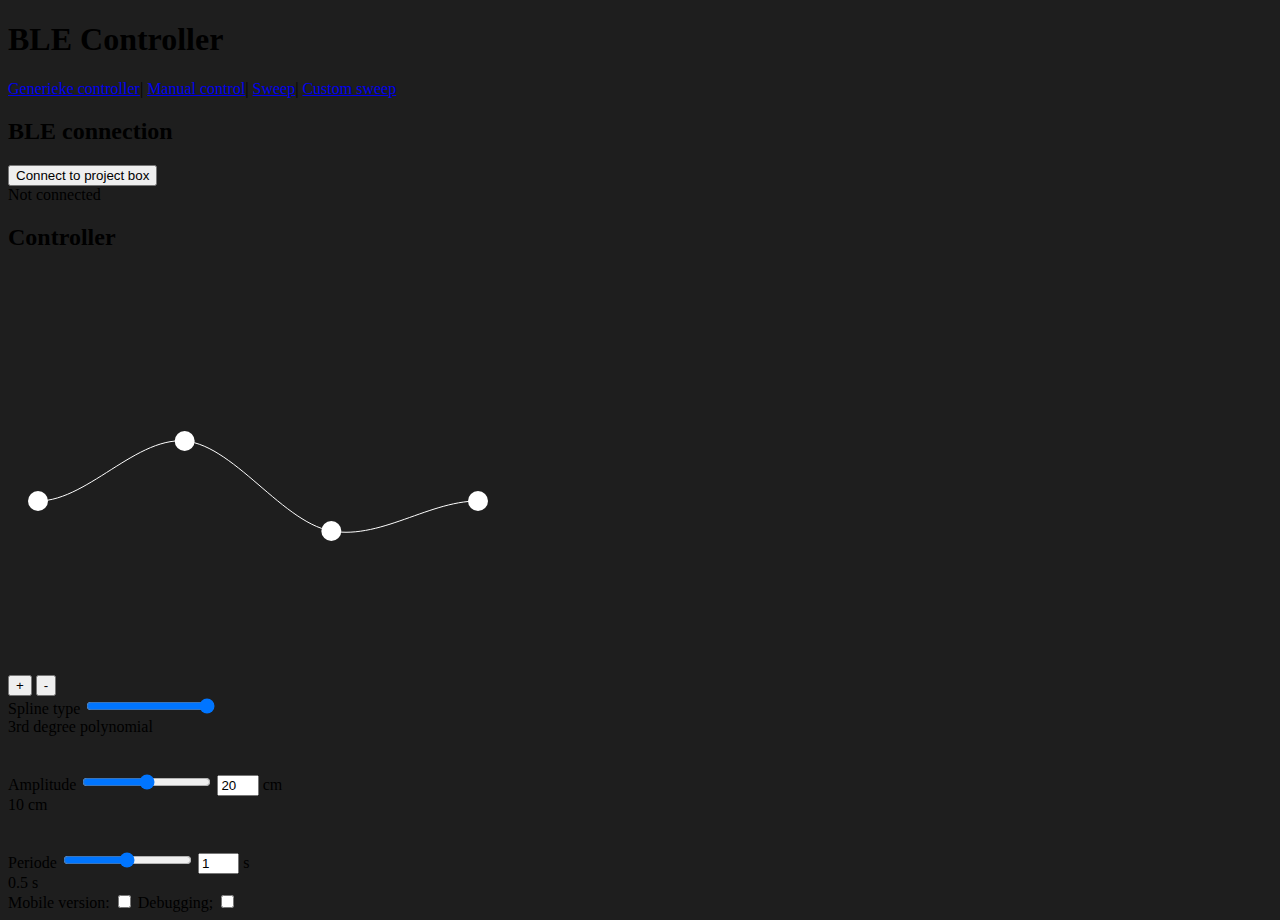
==== controllerGUI.html @ 69535fef "first commit" ====
<!DOCTYPE html>
<html lang="en">

<head>
    <meta charset="utf-8" />
    <script type="module" src="./scripts/mainControllerGUI.js"></script>
    <link rel="stylesheet" type="text/css" href="style.css">
    <link rel="stylesheet" href="https://fonts.googleapis.com/css?family=Archivo">
    <title>Polaire configuratie</title>

</head>

<body>
    <header>
        <h1>BLE Controller</h1>
    </header>
    <div class="paneel">
        <div class="container">
            <div class="container_item">
                <nav class="resp">
                    <a href="./index.html">Generieke controller</a>|
                    <a href="./controllerManual.html">Manual control</a>|
                    <a href="./controllerSweep.html">Sweep</a>|
                    <a href="./controllerGUI.html">Custom sweep</a>
                </nav>
            </div>
        </div>
    </div>
    <div class="paneel">
        <div class="container">
            <div class="container_item">
                <h2>BLE connection</h2>
            </div>
            <div class="container_item">
                <button type="button" id="btnBLE" class="resp">Connect to project box</button>
            </div>
            <div class="container_item">
                <label id="lblStatus" class="resp">Not connected</label>
            </div>
        </div>
    </div>

    <div class="paneel">
        <div class="container">
            <div class="container_item">
                <h2>Controller</h2>
            </div>
            <div>
                <canvas id="idCanvas" width="500" height="400">Canvas not supported</canvas>
            </div>
            <div class="container_item">
                <button type="button" id="btnAddPoint" class="resp">+</button>
                <button type="button" id="btnRemovePoint" class="resp">-</button>
            </div>
            <!--Interpolation method slider-->
            <div class="container_item">
                <label class="resp">Spline type</label>
                <input id="sldInterpolationMethod" type="range" min="0" max="2" value="2">
            </div>
            <div class="container_item">
                <label id="lblInterpolationMethod" class="resp">3rd degree polynomial</label>
            </div>
            <br> <br>

        </div>
    </div>

    <div class="paneel">
        <div class="container">
            <!--Amplitude slider-->
            <div class="container_item">
                <label class="resp">Amplitude</label>
                <input id="sldAmplitude" type="range" min="0" max="20">
                <input type="number" id="iptAmplitude" style="width: 2.5em" value="20" class="resp">
                <label class="resp">cm</label>
            </div>
            <div class="container_item">
                <label id="lblAmplitude" class="resp">10 cm</label>
            </div>
            <br> <br>
            <!--Speed slider-->
            <div class="container_item">
                <label class="resp">Periode</label>
                <input id="sldSpeed" type="range" min="0" max="1" step="0.1">
                <input type="number" id="iptSpeed" style="width: 2.5em" value="1" class="resp">
                <label class="resp">s</label>
            </div>
            <div class="container_item">
                <label id="lblSpeed" class="resp">0.5 s</label>
            </div>
        </div>
    </div>


    <div class="paneel">
        <div class="container">
            <div class="container_item">
                <label class="resp">Mobile version: </label>
                <input id="chkMobile" type="checkbox">
                <label class="resp">Debugging; </label>
                <input id="chkDebugging" type="checkbox">
            </div>
        </div>
    </div>
</body>

</html>
---- style.css ----
body {
    background-color: rgba(30,30,30,1.00);
}
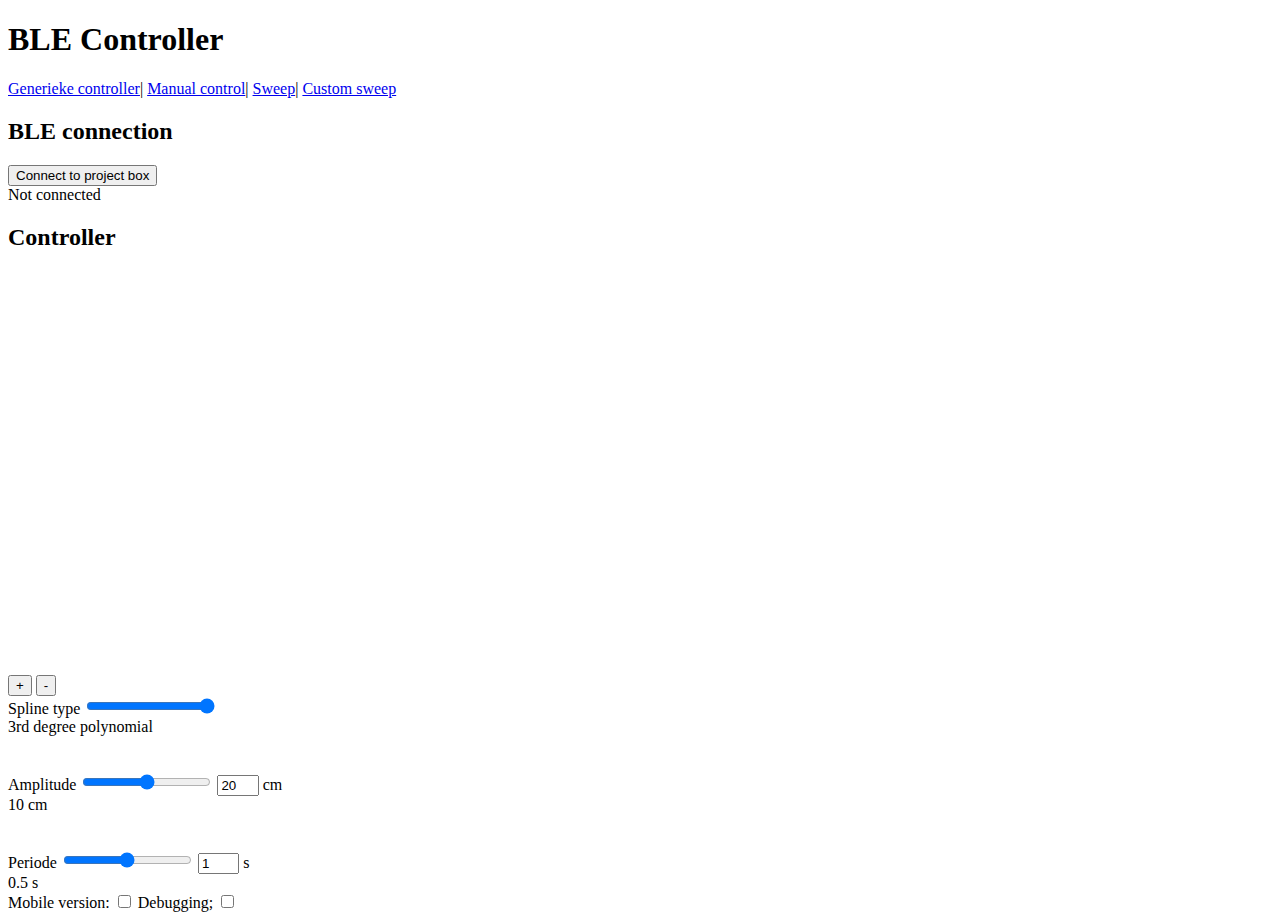
==== commit d69f0e46: "added collapsable navbar" ====
--- a/controllerGUI.html
+++ b/controllerGUI.html
@@ -4,7 +4,7 @@
 <head>
     <meta charset="utf-8" />
     <script type="module" src="./scripts/mainControllerGUI.js"></script>
-    <link rel="stylesheet" type="text/css" href="style.css">
+    <!-- <link rel="stylesheet" type="text/css" href="style.css"> -->
     <link rel="stylesheet" href="https://fonts.googleapis.com/css?family=Archivo">
     <title>Polaire configuratie</title>
 
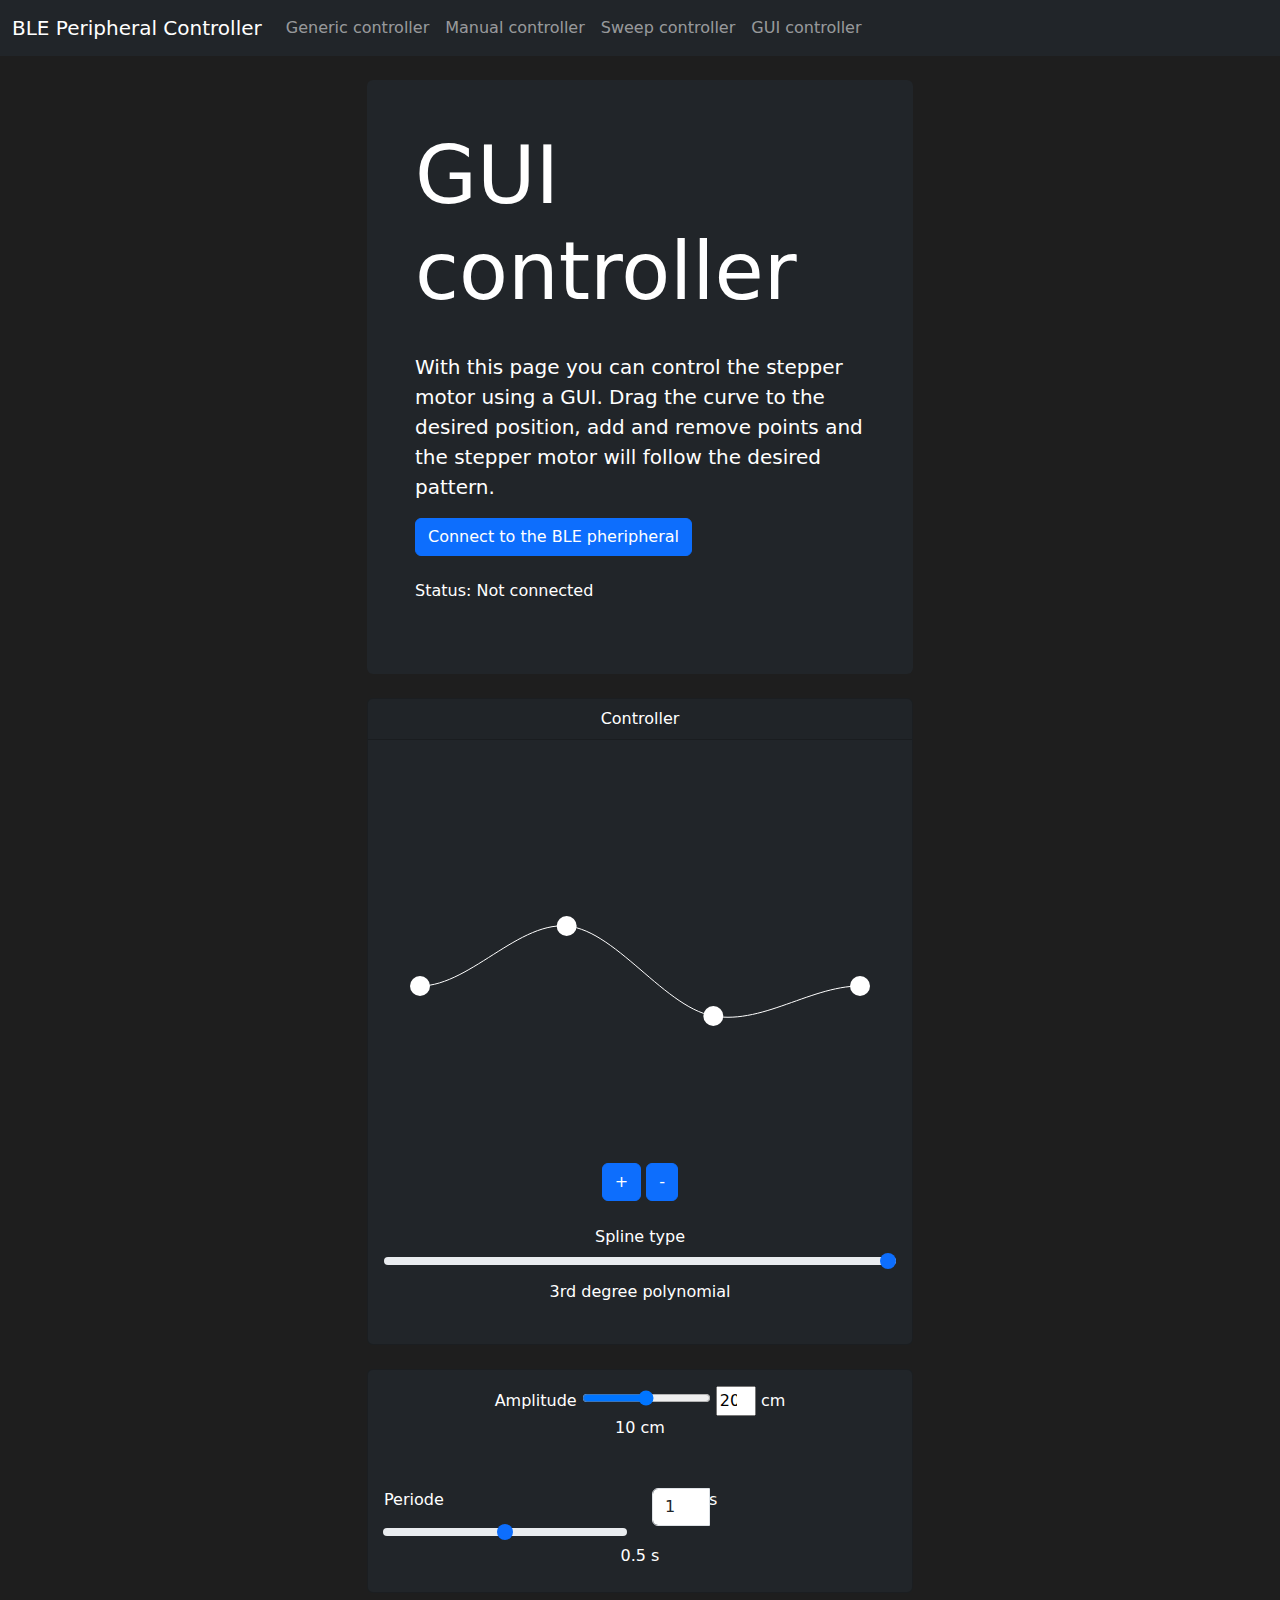
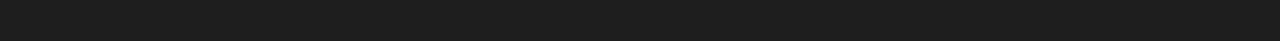
==== commit e43e42ea: "convert GUI controller page to Bootstrap 5" ====
--- a/controllerGUI.html
+++ b/controllerGUI.html
@@ -2,106 +2,159 @@
 <html lang="en">
 
 <head>
+    <!-- Bootstrap -->
     <meta charset="utf-8" />
+    <meta name="viewport" content="width=device-width, initial-scale=1.0">
+    <meta http-equiv="X-UA-Compatible" content="ie=edge">
+    <link rel="stylesheet" href="https://cdn.jsdelivr.net/npm/bootstrap@5.1.3/dist/css/bootstrap.min.css">
+    <script src="https://cdn.jsdelivr.net/npm/bootstrap@5.1.3/dist/js/bootstrap.bundle.min.js"></script>
+
+    <!-- My shit -->
     <script type="module" src="./scripts/mainControllerGUI.js"></script>
-    <!-- <link rel="stylesheet" type="text/css" href="style.css"> -->
+    <link rel="stylesheet" href="./style.css">
     <link rel="stylesheet" href="https://fonts.googleapis.com/css?family=Archivo">
-    <title>Polaire configuratie</title>
-
+    <title>BLE for Js</title>
 </head>
 
 <body>
-    <header>
-        <h1>BLE Controller</h1>
-    </header>
-    <div class="paneel">
-        <div class="container">
-            <div class="container_item">
-                <nav class="resp">
-                    <a href="./index.html">Generieke controller</a>|
-                    <a href="./controllerManual.html">Manual control</a>|
-                    <a href="./controllerSweep.html">Sweep</a>|
-                    <a href="./controllerGUI.html">Custom sweep</a>
-                </nav>
+    <nav class="navbar navbar-expand-lg navbar-dark bg-dark mb-4">
+        <div class="container-fluid">
+            <a class="navbar-brand" href="">BLE Peripheral Controller</a>
+            <button class="navbar-toggler" type="button" data-bs-toggle="collapse" data-bs-target="#navbarNavDropdown"
+                aria-controls="navbarNavDropdown" aria-expanded="false" aria-label="Toggle navigation">
+                <span class="navbar-toggler-icon"></span>
+            </button>
+            <!-- Don't forget to include the ID! -->
+            <div class="collapse navbar-collapse" id="navbarNavDropdown">
+                <ul class="navbar-nav">
+                    <li class="nav-item"><a class="nav-link" href="./index.html">Generic controller</a></li>
+                    <li class="nav-item"><a class="nav-link" href="./controllerManual.html">Manual controller</a></li>
+                    <li class="nav-item"><a class="nav-link" href="./controllerSweep.html">Sweep controller</a></li>
+                    <li class="nav-item"><a class="nav-link" href="./controllerGUI.html">GUI controller</a></li>
+                </ul>
             </div>
         </div>
-    </div>
-    <div class="paneel">
-        <div class="container">
-            <div class="container_item">
-                <h2>BLE connection</h2>
+    </nav>
+    <main class="container mb-4">
+        <div class="row">
+            <div class="col-lg-3">
+
             </div>
-            <div class="container_item">
-                <button type="button" id="btnBLE" class="resp">Connect to project box</button>
-            </div>
-            <div class="container_item">
-                <label id="lblStatus" class="resp">Not connected</label>
-            </div>
-        </div>
-    </div>
+            <div class="col-lg-6">
 
-    <div class="paneel">
-        <div class="container">
-            <div class="container_item">
-                <h2>Controller</h2>
-            </div>
-            <div>
-                <canvas id="idCanvas" width="500" height="400">Canvas not supported</canvas>
-            </div>
-            <div class="container_item">
-                <button type="button" id="btnAddPoint" class="resp">+</button>
-                <button type="button" id="btnRemovePoint" class="resp">-</button>
-            </div>
-            <!--Interpolation method slider-->
-            <div class="container_item">
-                <label class="resp">Spline type</label>
-                <input id="sldInterpolationMethod" type="range" min="0" max="2" value="2">
-            </div>
-            <div class="container_item">
-                <label id="lblInterpolationMethod" class="resp">3rd degree polynomial</label>
-            </div>
-            <br> <br>
+                <!-- Controller discription -->
+                <div class="bg-dark text-white p-5 rounded mb-4">
+                    <h1 class="display-1">GUI controller</h1><br />
+                    <p class="lead">With this page you can control the stepper motor using a GUI. Drag the curve to the
+                        desired position, add and remove points and the stepper motor will follow the desired pattern.
+                    </p>
 
-        </div>
-    </div>
+                    <form>
+                        <div class="mb-3">
+                            <button type="button" id="btnBLE" class="btn btn-primary">Connect to the BLE
+                                pheripheral</button>
+                        </div>
 
-    <div class="paneel">
-        <div class="container">
-            <!--Amplitude slider-->
-            <div class="container_item">
-                <label class="resp">Amplitude</label>
-                <input id="sldAmplitude" type="range" min="0" max="20">
-                <input type="number" id="iptAmplitude" style="width: 2.5em" value="20" class="resp">
-                <label class="resp">cm</label>
-            </div>
-            <div class="container_item">
-                <label id="lblAmplitude" class="resp">10 cm</label>
-            </div>
-            <br> <br>
-            <!--Speed slider-->
-            <div class="container_item">
-                <label class="resp">Periode</label>
-                <input id="sldSpeed" type="range" min="0" max="1" step="0.1">
-                <input type="number" id="iptSpeed" style="width: 2.5em" value="1" class="resp">
-                <label class="resp">s</label>
-            </div>
-            <div class="container_item">
-                <label id="lblSpeed" class="resp">0.5 s</label>
-            </div>
-        </div>
-    </div>
+                        <div class="mb-3">
+                            <label class="col-form-label">Status: </label>
+                            <label id="lblStatus" class="col-form-label">Not connected</label>
+                        </div>
+                    </form>
+                </div>
 
 
-    <div class="paneel">
-        <div class="container">
-            <div class="container_item">
-                <label class="resp">Mobile version: </label>
-                <input id="chkMobile" type="checkbox">
-                <label class="resp">Debugging; </label>
-                <input id="chkDebugging" type="checkbox">
+
+                <!-- Service and character input fields  -->
+                <div class="card bg-dark text-white text-center mb-4">
+                    <div class="card-header">Controller</div>
+                    <div class="card-body">
+
+                        <div>
+                            <canvas id="idCanvas" width="500" height="400">Canvas not supported</canvas>
+                        </div>
+                        <form>
+                            <button type="button" id="btnAddPoint" class="btn btn-primary">+</button>
+                            <button type="button" id="btnRemovePoint" class="btn btn-primary">-</button>
+                        </form>
+
+                        <br>
+                        <form>
+                            <!--Interpolation method slider-->
+                            <label>Spline type</label>
+                            <div class="container_item">
+                                <input id="sldInterpolationMethod" type="range" class="form-range" min="0" max="2"
+                                    value="2">
+                                <label id="lblInterpolationMethod">3rd degree polynomial</label>
+
+                            </div>
+                        </form><br>
+                    </div>
+                </div>
+
+                <!-- Write and read values  -->
+                <div class="card bg-dark text-white text-center mb-4">
+                    <div class="card-body">
+                        <!--Amplitude slider-->
+                        <form>
+                            <label>Amplitude</label>
+                            <input id="sldAmplitude" type="range" min="0" max="20">
+                            <input type="number" id="iptAmplitude" style="width: 2.5em" value="20">
+                            <label>cm</label>
+                        </form>
+                        <form>
+                            <label id="lblAmplitude">10 cm</label>
+                        </form>
+
+                        <br> <br>
+
+                        <!--Speed slider-->
+
+                        <div class="row">
+
+                            <div class="col-6">
+                                <span>
+                                    <div class=input-group>
+                                        <label class="form-label">Periode</label>
+                                        <input id="sldSpeed" class="form-range" type="range" min="0" max="1" step="0.1">
+                                    </div>
+                                </span>
+
+                            </div>
+                            <div class="col-2">
+                                <span>
+                                    <div class=input-group>
+                                        <input type="number" class="form-control" id="iptSpeed" value="1">
+                                        <label class="form-label">s</label>
+                                    </div>
+                                </span>
+                            </div>
+                            <div class="col-2">
+
+                            </div>
+                            <form>
+                                <label for="sldSpeed" id="lblSpeed" class="form-label">0.5 s</label>
+                            </form>
+
+                            <!-- style="width: 2.5em" -->
+                            <!-- class="form-control" -->
+
+                            <!-- <input type="number" id="iptWaarde" value="50" class="form-control"> -->
+
+
+
+
+
+                        </div>
+                    </div>
+                </div>
+
+                <div class="col-lg-3">
+
+                </div>
             </div>
-        </div>
-    </div>
+
+    </main>
+
 </body>
 
 </html>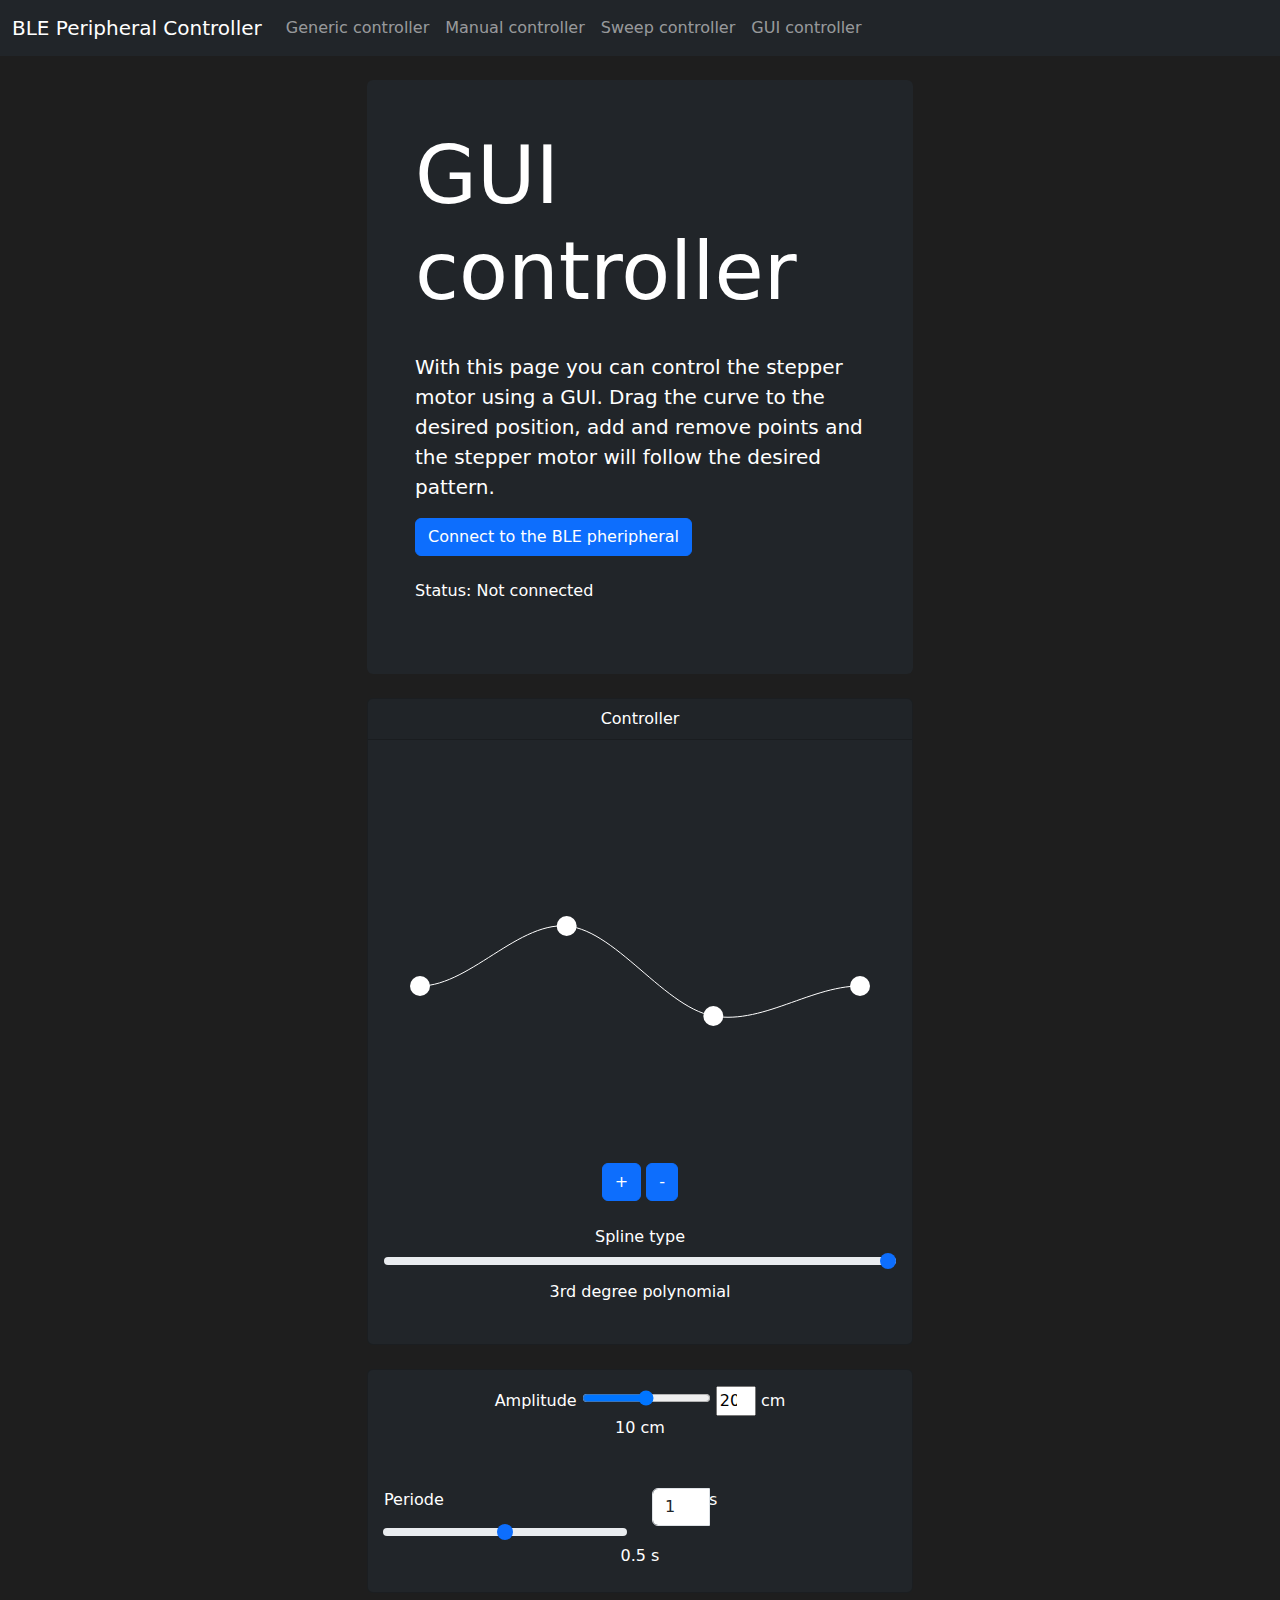
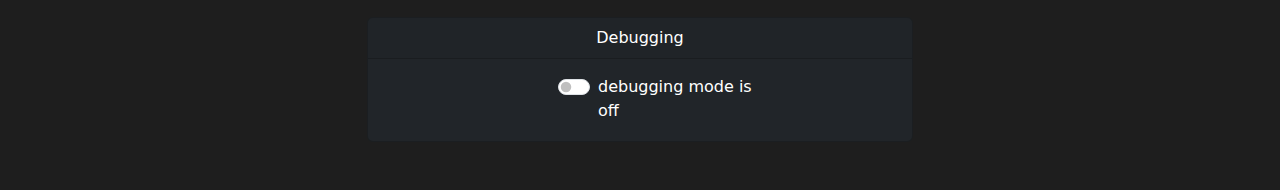
==== commit bfee4119: "added slider for debugging mode" ====
--- a/controllerGUI.html
+++ b/controllerGUI.html
@@ -64,7 +64,7 @@
 
 
 
-                <!-- Service and character input fields  -->
+
                 <div class="card bg-dark text-white text-center mb-4">
                     <div class="card-header">Controller</div>
                     <div class="card-body">
@@ -91,7 +91,7 @@
                     </div>
                 </div>
 
-                <!-- Write and read values  -->
+
                 <div class="card bg-dark text-white text-center mb-4">
                     <div class="card-body">
                         <!--Amplitude slider-->
@@ -145,14 +145,50 @@
 
 
                         </div>
+
+
+
+
+                    </div>
+
+
+                </div>
+
+                <div class="card bg-dark text-white mb-4">
+                    <div class="card-header  text-center">
+                        Debugging
+                    </div>
+                    <div class="card-body">
+                        <!-- Debugging -->
+
+                        <!-- <div class="form-check">
+                            <label class="form-check-label" for="flexCheckDefault">
+                                Debugging
+                            </label>
+                            <input class="form-check-input" type="checkbox" value="" id="flexCheckDefault">
+
+                        </div> -->
+                        <div class="row">
+                            <div class="col-3"></div>
+                            <div class="col-6">
+                                <div class="form-check form-switch ">
+                                    <div class="form-check form-switch">
+                                        <input class="form-check-input" type="checkbox" id="chkDebugging">
+                                        <label class="form-check-label" for="flexSwitchCheckDefault"
+                                            id="lblDebugging">debugging mode is off</label>
+                                    </div>
+                                </div>
+                            </div>
+                            <div class="col-3"></div>
+                        </div>
+
+
                     </div>
                 </div>
+            </div>
+            <div class="col-lg-3">
 
-                <div class="col-lg-3">
-
-                </div>
             </div>
-
     </main>
 
 </body>
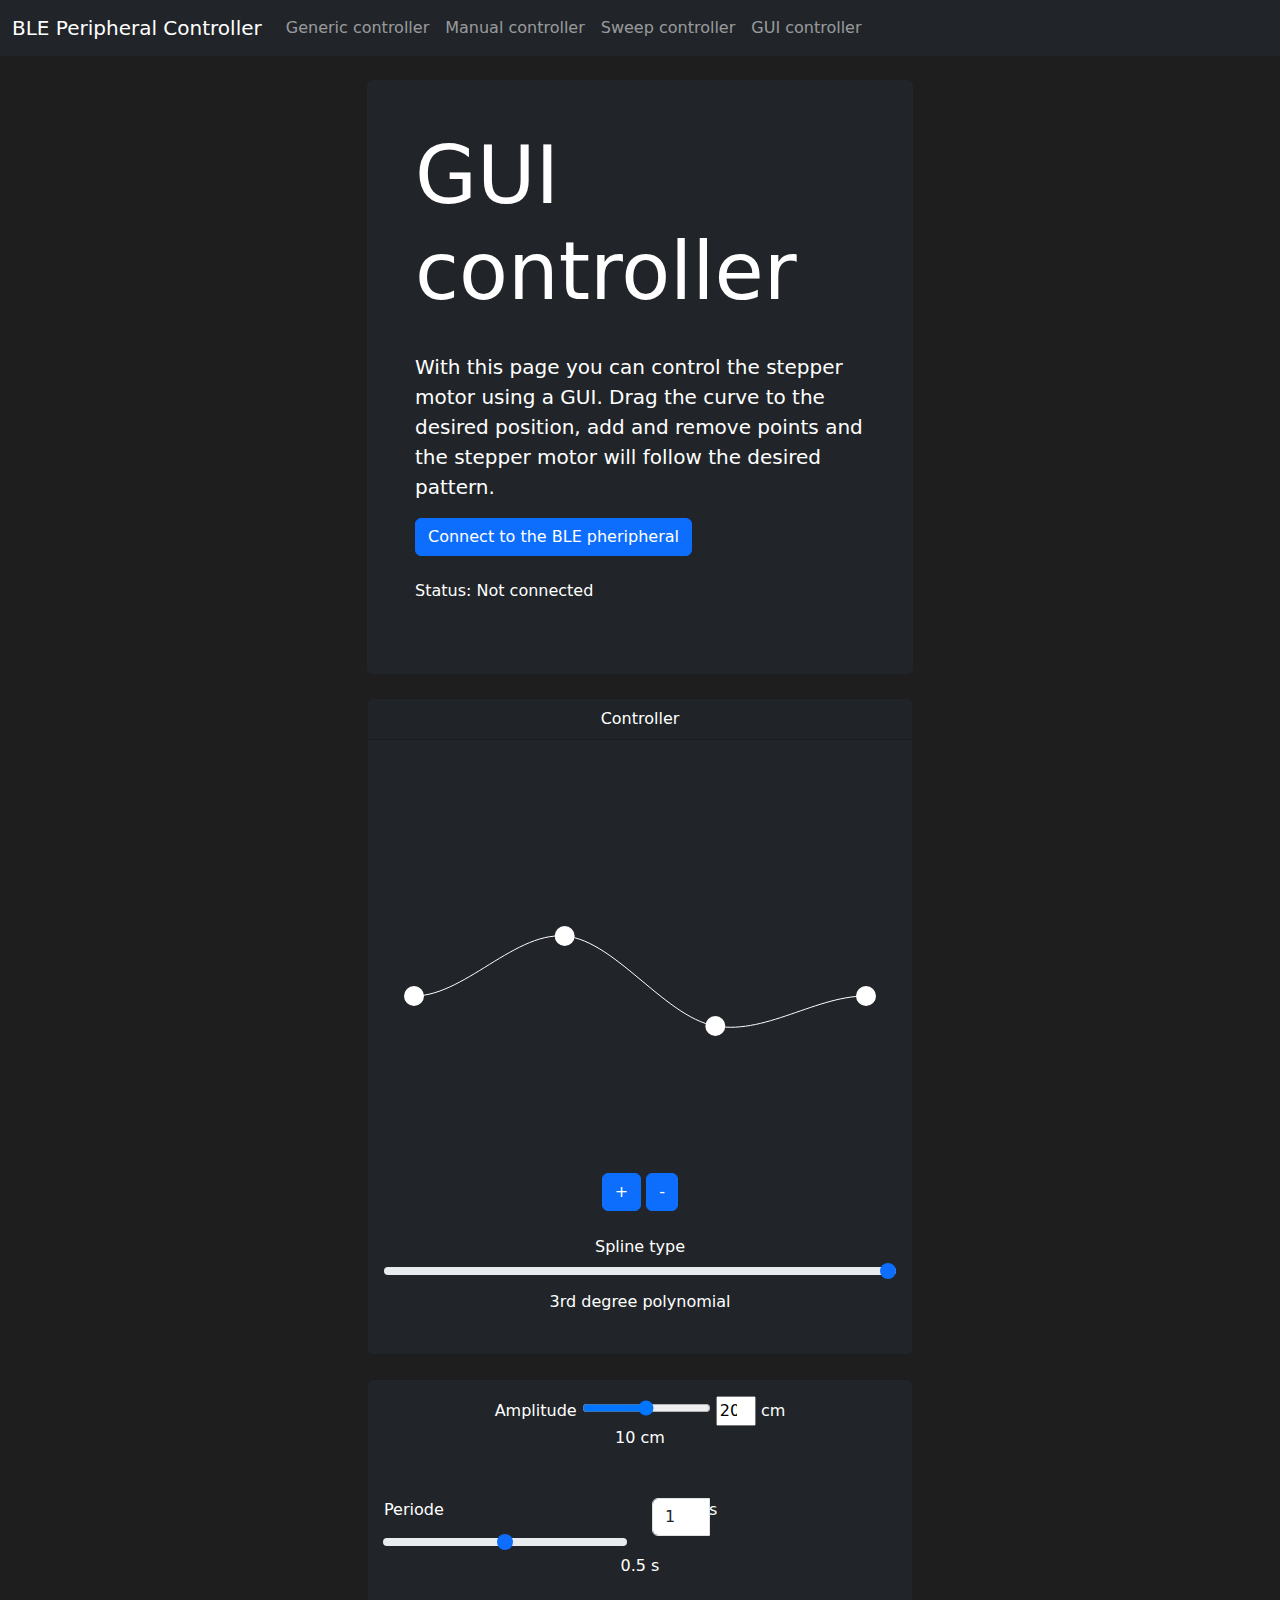
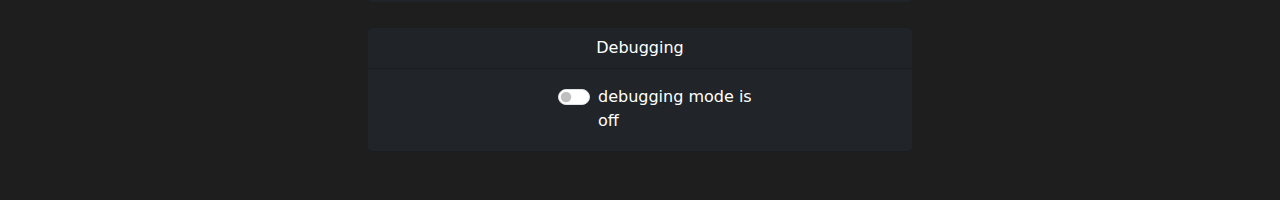
==== commit 29b4fede: "canvas now scales correctly" ====
--- a/controllerGUI.html
+++ b/controllerGUI.html
@@ -68,9 +68,10 @@
                 <div class="card bg-dark text-white text-center mb-4">
                     <div class="card-header">Controller</div>
                     <div class="card-body">
-
-                        <div>
-                            <canvas id="idCanvas" width="500" height="400">Canvas not supported</canvas>
+                        <!-- style="width: 100%;height: 100%;" -->
+                        <div id="canvasParent">
+                            <!-- width="500px" height="400px" -->
+                            <canvas id="idCanvas">Canvas not supported</canvas>
                         </div>
                         <form>
                             <button type="button" id="btnAddPoint" class="btn btn-primary">+</button>
--- a/style.css
+++ b/style.css
@@ -1,3 +1,9 @@
 body {
-    background-color: rgba(30,30,30,1.00);
+    background-color: rgba(30, 30, 30, 1.00);
 }
+
+#canvasParent {
+    aspect-ratio: 5 / 4;
+    /* height: 100%;
+    width: 100%; */
+}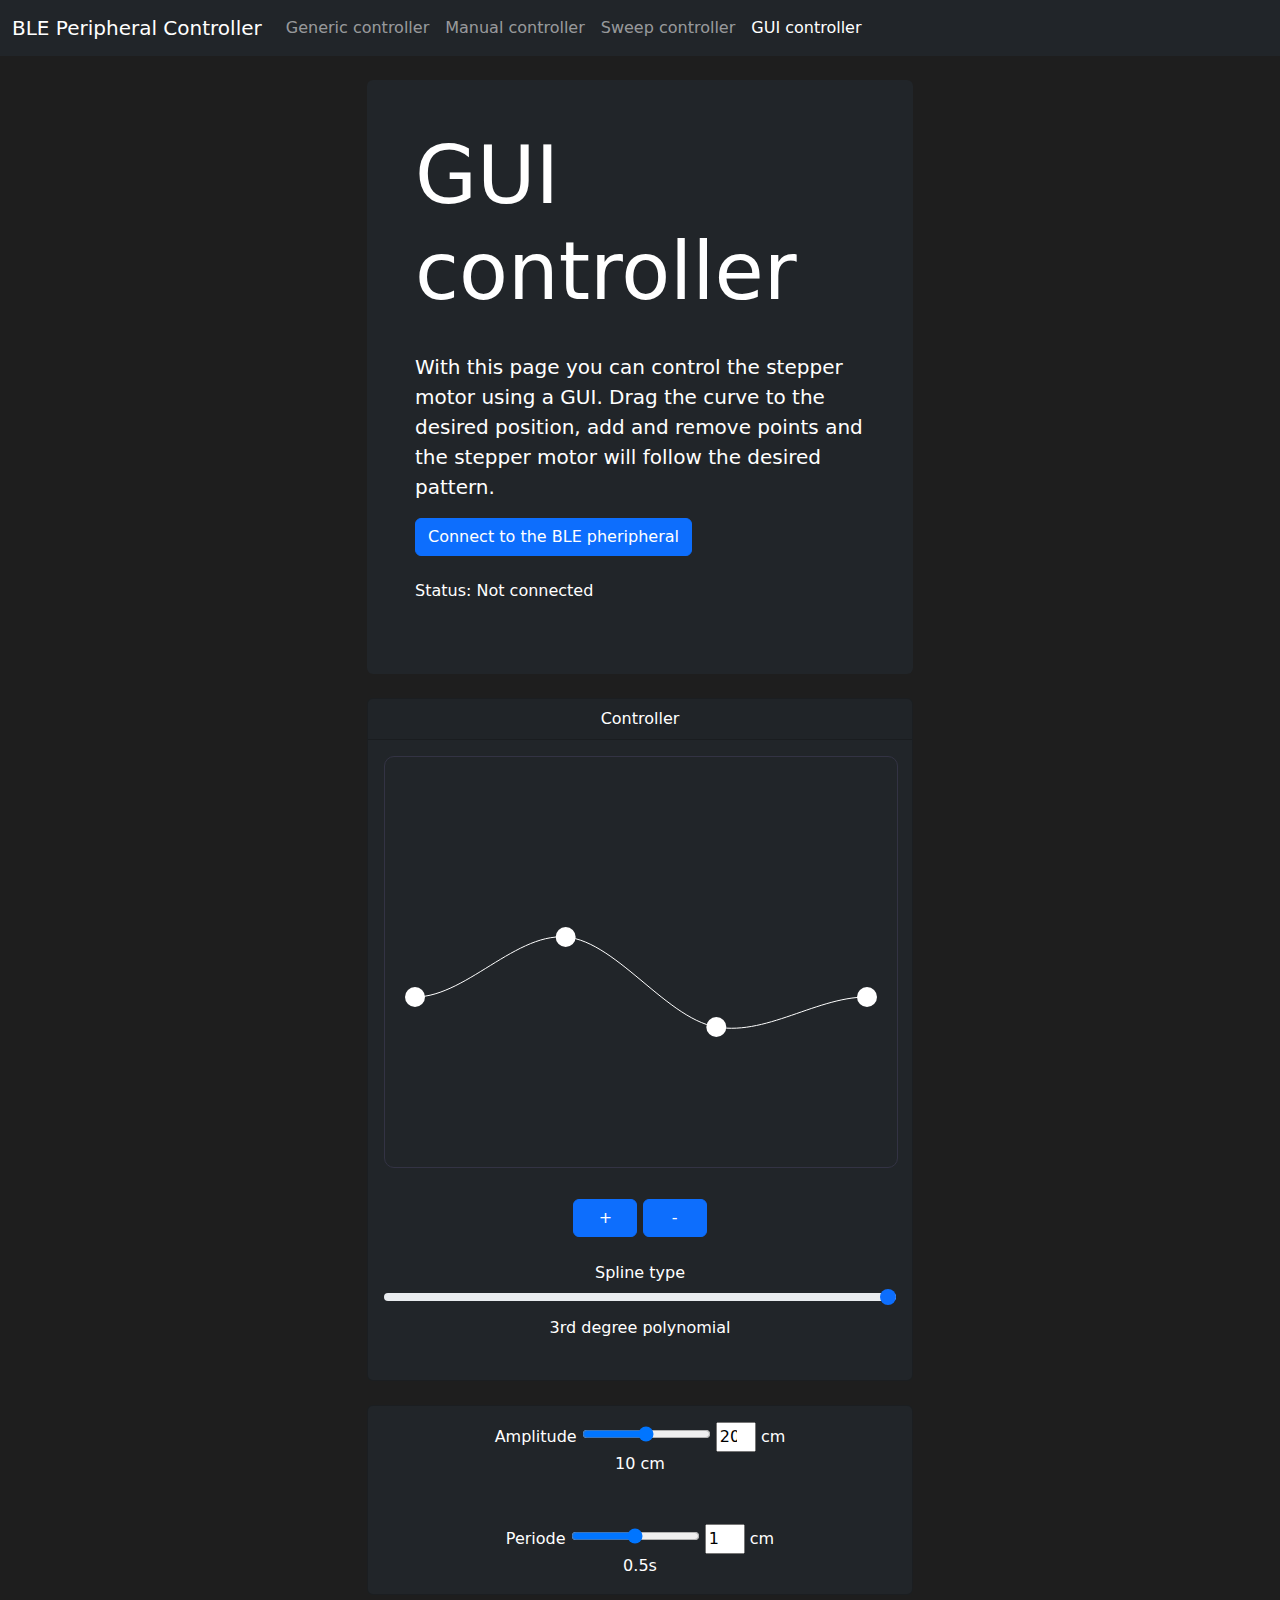
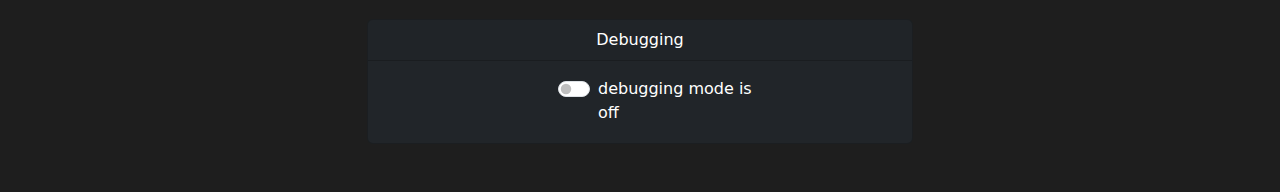
==== commit 19216c9f: "started porting controllerManual addition from StepperController repo" ====
--- a/controllerGUI.html
+++ b/controllerGUI.html
@@ -7,7 +7,7 @@
     <meta name="viewport" content="width=device-width, initial-scale=1.0">
     <meta http-equiv="X-UA-Compatible" content="ie=edge">
     <link rel="stylesheet" href="https://cdn.jsdelivr.net/npm/bootstrap@5.1.3/dist/css/bootstrap.min.css">
-    <script src="https://cdn.jsdelivr.net/npm/bootstrap@5.1.3/dist/js/bootstrap.bundle.min.js"></script>
+    <script src="https://cdn.jsdelivr.net/npm/bootstrap@5.2/dist/js/bootstrap.bundle.min.js"></script>
 
     <!-- My shit -->
     <script type="module" src="./scripts/mainControllerGUI.js"></script>
@@ -30,7 +30,7 @@
                     <li class="nav-item"><a class="nav-link" href="./index.html">Generic controller</a></li>
                     <li class="nav-item"><a class="nav-link" href="./controllerManual.html">Manual controller</a></li>
                     <li class="nav-item"><a class="nav-link" href="./controllerSweep.html">Sweep controller</a></li>
-                    <li class="nav-item"><a class="nav-link" href="./controllerGUI.html">GUI controller</a></li>
+                    <li class="nav-item"><a class="nav-link active" href="./controllerGUI.html">GUI controller</a></li>
                 </ul>
             </div>
         </div>
@@ -73,9 +73,14 @@
                             <!-- width="500px" height="400px" -->
                             <canvas id="idCanvas">Canvas not supported</canvas>
                         </div>
+                        <br>
                         <form>
-                            <button type="button" id="btnAddPoint" class="btn btn-primary">+</button>
-                            <button type="button" id="btnRemovePoint" class="btn btn-primary">-</button>
+                            <button type="button" id="btnAddPoint" class="btn btn-primary" style="width:4em">
+                                +
+                            </button>
+                            <button type="button" id="btnRemovePoint" class="btn btn-primary" style="width:4em">
+                                -
+                            </button>
                         </form>
 
                         <br>
@@ -99,7 +104,7 @@
                         <form>
                             <label>Amplitude</label>
                             <input id="sldAmplitude" type="range" min="0" max="20">
-                            <input type="number" id="iptAmplitude" style="width: 2.5em" value="20">
+                            <input type="number" id="iptAmplitude" style="width: 2.5em" value="20" min="10" max="40">
                             <label>cm</label>
                         </form>
                         <form>
@@ -110,45 +115,16 @@
 
                         <!--Speed slider-->
 
-                        <div class="row">
 
-                            <div class="col-6">
-                                <span>
-                                    <div class=input-group>
-                                        <label class="form-label">Periode</label>
-                                        <input id="sldSpeed" class="form-range" type="range" min="0" max="1" step="0.1">
-                                    </div>
-                                </span>
-
-                            </div>
-                            <div class="col-2">
-                                <span>
-                                    <div class=input-group>
-                                        <input type="number" class="form-control" id="iptSpeed" value="1">
-                                        <label class="form-label">s</label>
-                                    </div>
-                                </span>
-                            </div>
-                            <div class="col-2">
-
-                            </div>
-                            <form>
-                                <label for="sldSpeed" id="lblSpeed" class="form-label">0.5 s</label>
-                            </form>
-
-                            <!-- style="width: 2.5em" -->
-                            <!-- class="form-control" -->
-
-                            <!-- <input type="number" id="iptWaarde" value="50" class="form-control"> -->
-
-
-
-
-
-                        </div>
-
-
-
+                        <form>
+                            <label>Periode</label>
+                            <input id="sldSpeed" type="range" min="0" max="1" step="0.1">
+                            <input type="number" id="iptSpeed" style="width: 2.5em" min="1" value="1" max="10">
+                            <label>cm</label>
+                        </form>
+                        <form>
+                            <label id="lblSpeed">0.5s</label>
+                        </form>
 
                     </div>
 
--- a/style.css
+++ b/style.css
@@ -4,6 +4,36 @@
 
 #canvasParent {
     aspect-ratio: 5 / 4;
-    /* height: 100%;
-    width: 100%; */
+}
+
+canvas {
+    border-radius: 10px;
+    border: 1px solid #333344;
+}
+
+
+/* Stop selecting things like buttons or SVG buttons! */
+.disable-select {
+    user-select: none;
+    /* supported by Chrome and Opera */
+    -webkit-user-select: none;
+    /* Safari */
+    -khtml-user-select: none;
+    /* Konqueror HTML */
+    -moz-user-select: none;
+    /* Firefox */
+    -ms-user-select: none;
+    /* Internet Explorer/Edge */
+}
+
+
+/* SVG buttons */
+.svg-button:hover {
+    filter: brightness(90%);
+}
+
+.svg-button:active {
+    /*background-color: #3e8e41;*/
+    transform: translateY(1px);
+    filter: brightness(110%);
 }